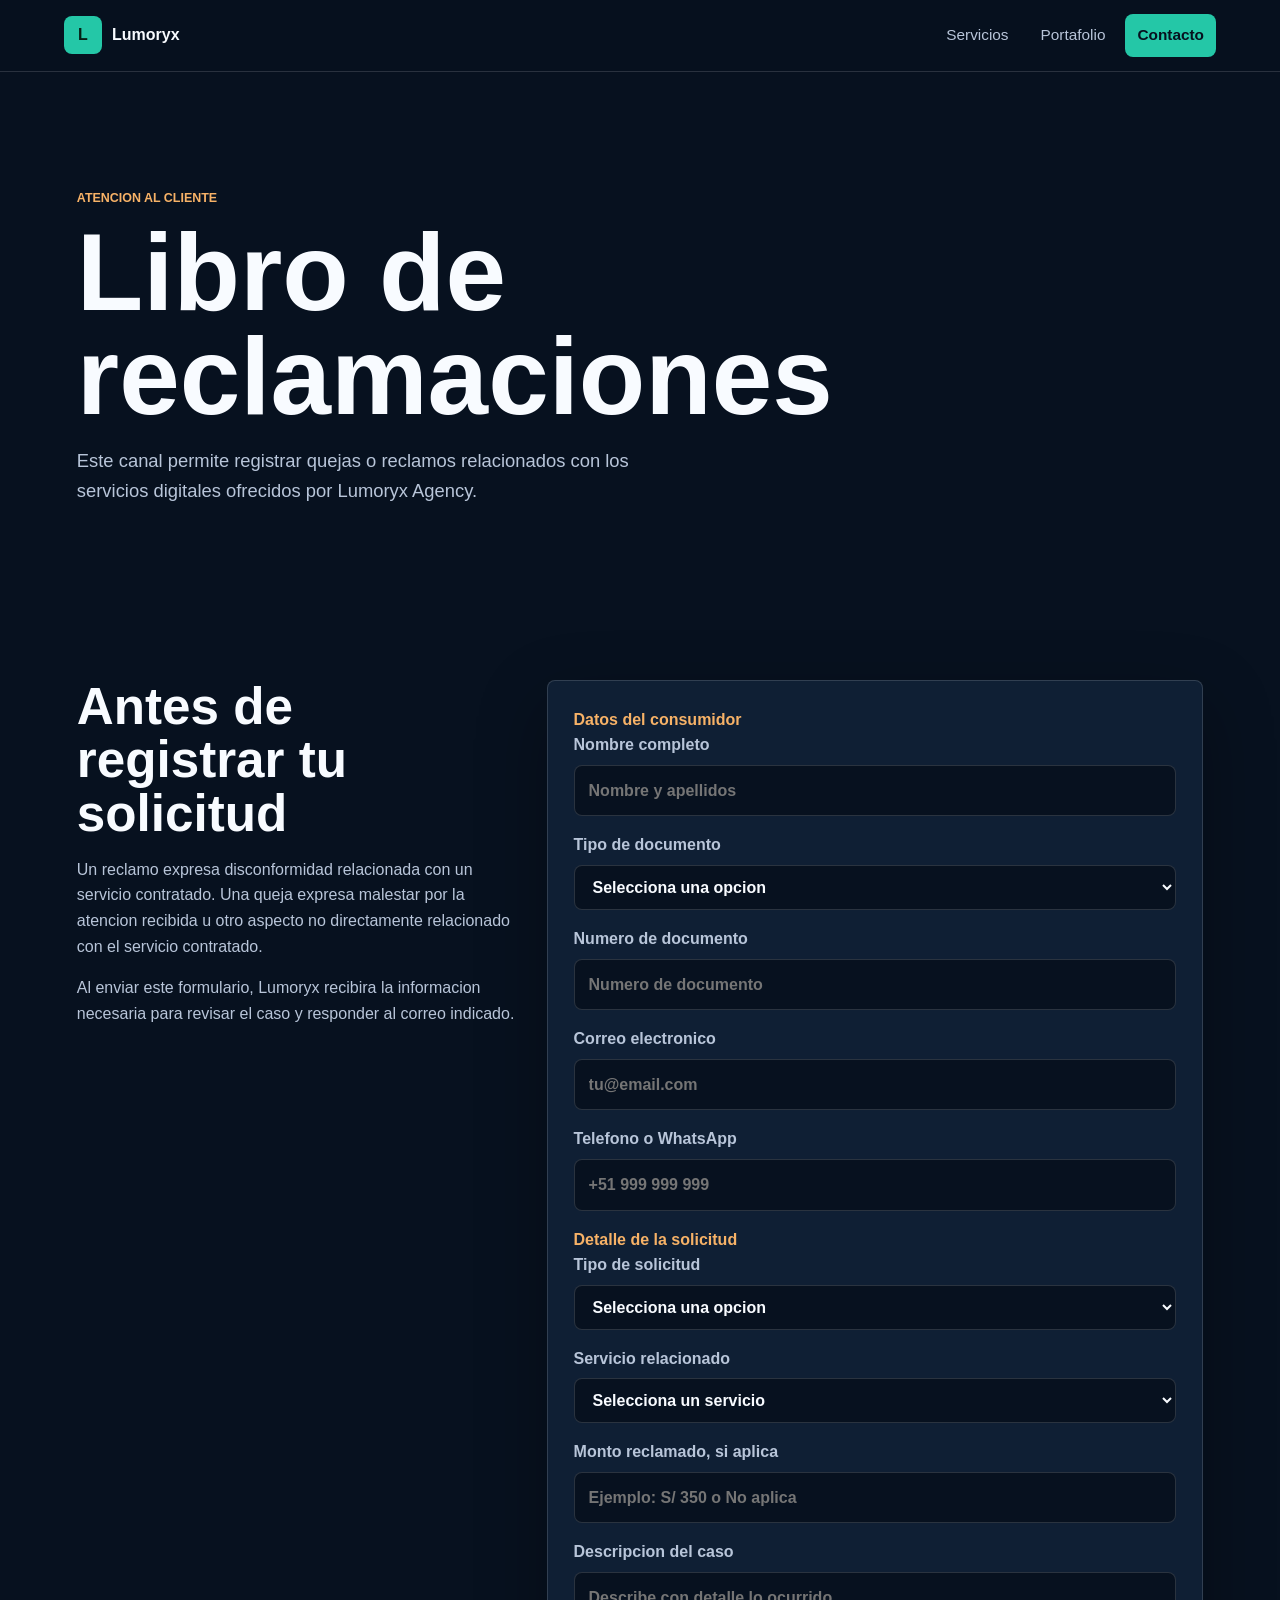
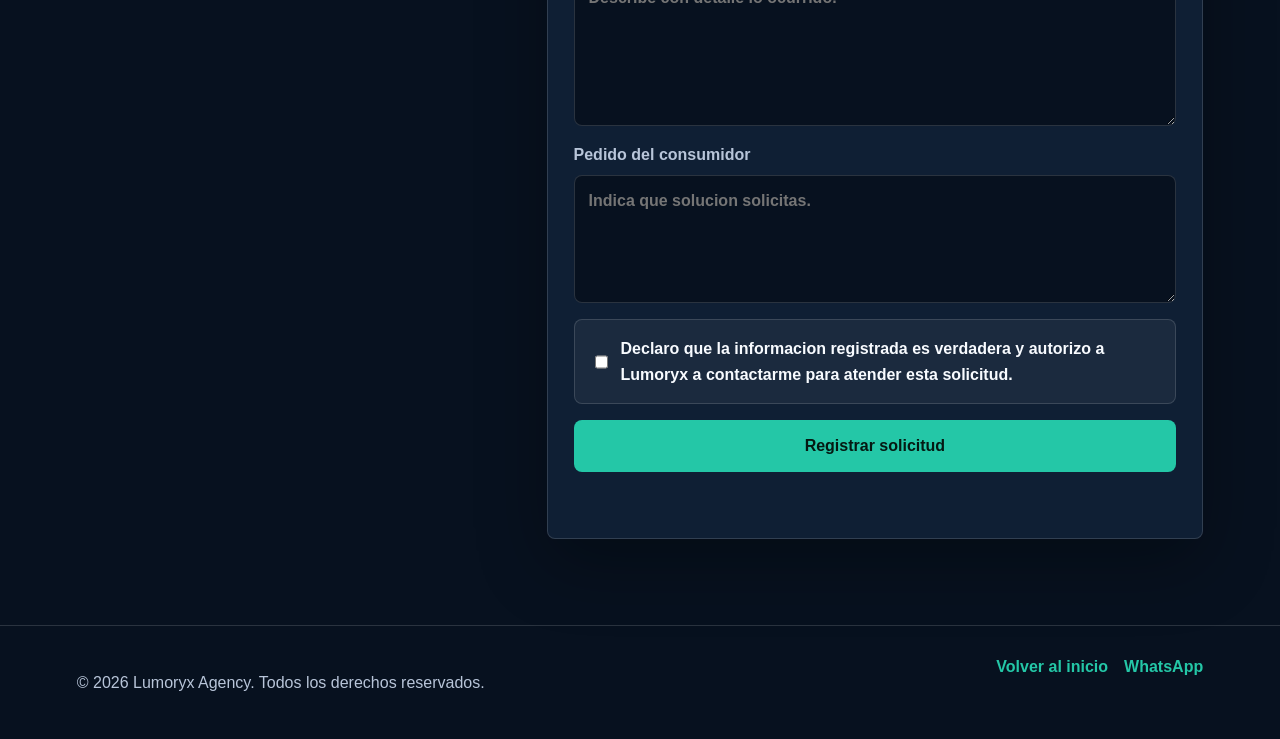
==== libro-reclamaciones.html @ b29bf98c "Ya esta quedando para venderla" ====
<!DOCTYPE html>
<html lang="es">
<head>
  <meta charset="UTF-8">
  <meta name="viewport" content="width=device-width, initial-scale=1.0">
  <meta name="description" content="Libro de reclamaciones virtual de Lumoryx Agency.">
  <title>Libro de reclamaciones | Lumoryx Agency</title>
  <link rel="stylesheet" href="style.css">
</head>
<body>
  <header class="site-header">
    <a class="brand" href="index.html" aria-label="Lumoryx Agency">
      <span class="brand-mark">L</span>
      <span>Lumoryx</span>
    </a>
    <nav class="main-nav legal-nav" aria-label="Navegacion legal">
      <a href="index.html#servicios">Servicios</a>
      <a href="index.html#portafolio">Portafolio</a>
      <a href="index.html#contacto" class="nav-cta">Contacto</a>
    </nav>
  </header>

  <main>
    <section class="legal-hero">
      <div>
        <p class="eyebrow">Atencion al cliente</p>
        <h1>Libro de reclamaciones</h1>
        <p class="hero-copy">Este canal permite registrar quejas o reclamos relacionados con los servicios digitales ofrecidos por Lumoryx Agency.</p>
      </div>
    </section>

    <section class="section legal-section">
      <div class="legal-note">
        <h2>Antes de registrar tu solicitud</h2>
        <p>Un reclamo expresa disconformidad relacionada con un servicio contratado. Una queja expresa malestar por la atencion recibida u otro aspecto no directamente relacionado con el servicio contratado.</p>
        <p>Al enviar este formulario, Lumoryx recibira la informacion necesaria para revisar el caso y responder al correo indicado.</p>
      </div>

      <form class="contact-form claims-form" id="claimsForm" novalidate>
        <fieldset>
          <legend>Datos del consumidor</legend>
          <label>Nombre completo
            <input id="claimName" name="claimName" type="text" placeholder="Nombre y apellidos" required>
          </label>
          <label>Tipo de documento
            <select id="claimDocumentType" name="claimDocumentType" required>
              <option value="">Selecciona una opcion</option>
              <option>DNI</option>
              <option>CE</option>
              <option>Pasaporte</option>
              <option>RUC</option>
            </select>
          </label>
          <label>Numero de documento
            <input id="claimDocument" name="claimDocument" type="text" placeholder="Numero de documento" required>
          </label>
          <label>Correo electronico
            <input id="claimEmail" name="claimEmail" type="email" placeholder="tu@email.com" required>
          </label>
          <label>Telefono o WhatsApp
            <input id="claimPhone" name="claimPhone" type="tel" placeholder="+51 999 999 999" required>
          </label>
        </fieldset>

        <fieldset>
          <legend>Detalle de la solicitud</legend>
          <label>Tipo de solicitud
            <select id="claimType" name="claimType" required>
              <option value="">Selecciona una opcion</option>
              <option>Reclamo</option>
              <option>Queja</option>
            </select>
          </label>
          <label>Servicio relacionado
            <select id="claimService" name="claimService" required>
              <option value="">Selecciona un servicio</option>
              <option>Desarrollo web</option>
              <option>Landing page</option>
              <option>E-commerce</option>
              <option>Automatizacion</option>
              <option>Atencion comercial</option>
              <option>Otro</option>
            </select>
          </label>
          <label>Monto reclamado, si aplica
            <input id="claimAmount" name="claimAmount" type="text" placeholder="Ejemplo: S/ 350 o No aplica">
          </label>
          <label>Descripcion del caso
            <textarea id="claimDescription" name="claimDescription" rows="5" placeholder="Describe con detalle lo ocurrido." required></textarea>
          </label>
          <label>Pedido del consumidor
            <textarea id="claimRequest" name="claimRequest" rows="4" placeholder="Indica que solucion solicitas." required></textarea>
          </label>
        </fieldset>

        <label class="check-row legal-check">
          <input id="claimConsent" name="claimConsent" type="checkbox" required>
          <span>Declaro que la informacion registrada es verdadera y autorizo a Lumoryx a contactarme para atender esta solicitud.</span>
        </label>

        <button class="btn primary" type="submit">Registrar solicitud</button>
        <p class="form-status" id="claimsStatus" role="status" aria-live="polite"></p>
      </form>
    </section>
  </main>

  <footer class="site-footer">
    <p>© 2026 Lumoryx Agency. Todos los derechos reservados.</p>
    <nav class="footer-links" aria-label="Enlaces legales">
      <a href="index.html">Volver al inicio</a>
      <a href="https://wa.me/51955338183?text=Hola%20Lumoryx%2C%20tengo%20una%20consulta" target="_blank" rel="noreferrer">WhatsApp</a>
    </nav>
  </footer>

  <script src="reclamaciones.js"></script>
</body>
</html>
---- style.css ----
:root {
  --bg: #07111f;
  --surface: #0f1f34;
  --surface-soft: rgba(255, 255, 255, 0.08);
  --line: rgba(255, 255, 255, 0.14);
  --text: #f8fbff;
  --muted: #b8c5d9;
  --primary: #24c7a7;
  --primary-dark: #15967d;
  --accent: #f7b267;
  --danger: #ff7a7a;
  --shadow: 0 24px 70px rgba(0, 0, 0, 0.32);
}

* {
  box-sizing: border-box;
}

html {
  scroll-behavior: smooth;
}

body {
  margin: 0;
  font-family: Arial, Helvetica, sans-serif;
  background: var(--bg);
  color: var(--text);
  line-height: 1.6;
}

img {
  display: block;
  width: 100%;
}

a {
  color: inherit;
}

button,
input,
textarea,
select {
  font: inherit;
}

.site-header {
  position: sticky;
  top: 0;
  z-index: 20;
  display: flex;
  align-items: center;
  justify-content: space-between;
  gap: 24px;
  padding: 14px clamp(18px, 5vw, 72px);
  background: rgba(7, 17, 31, 0.88);
  border-bottom: 1px solid var(--line);
  backdrop-filter: blur(16px);
}

.brand {
  display: inline-flex;
  align-items: center;
  gap: 10px;
  font-weight: 800;
  text-decoration: none;
}

.brand-mark {
  display: grid;
  width: 38px;
  height: 38px;
  place-items: center;
  border-radius: 8px;
  background: var(--primary);
  color: #062015;
}

.main-nav {
  position: absolute;
  right: clamp(18px, 5vw, 72px);
  top: calc(100% + 12px);
  z-index: 30;
  display: grid;
  width: min(320px, calc(100vw - 36px));
  gap: 8px;
  padding: 16px;
  border: 1px solid var(--line);
  border-radius: 8px;
  background: rgba(15, 31, 52, 0.96);
  box-shadow: var(--shadow);
  opacity: 0;
  pointer-events: none;
  transform: translateY(-8px);
  transition: opacity 0.2s ease, transform 0.2s ease;
  backdrop-filter: blur(18px);
}

.main-nav.open {
  opacity: 1;
  pointer-events: auto;
  transform: translateY(0);
}

.main-nav a {
  display: flex;
  align-items: center;
  min-height: 42px;
  padding: 9px 12px;
  border-radius: 8px;
  color: var(--muted);
  font-size: 0.96rem;
  text-decoration: none;
}

.main-nav a:hover,
.main-nav a.active {
  background: rgba(255, 255, 255, 0.08);
  color: var(--text);
}

.main-nav .nav-cta {
  justify-content: center;
  color: #07111f;
  background: var(--primary);
  font-weight: 700;
}

.menu-toggle {
  display: flex;
  flex-direction: column;
  width: 44px;
  height: 44px;
  align-items: center;
  justify-content: center;
  gap: 5px;
  padding: 10px;
  border: 1px solid var(--line);
  border-radius: 8px;
  background: transparent;
  cursor: pointer;
  transition: border-color 0.2s ease, background 0.2s ease;
}

.menu-toggle:hover,
.menu-toggle[aria-expanded="true"] {
  border-color: var(--primary);
  background: rgba(36, 199, 167, 0.1);
}

.menu-toggle span {
  display: block;
  width: 22px;
  height: 2px;
  margin: 0;
  background: var(--text);
  transition: transform 0.2s ease, opacity 0.2s ease;
}

.menu-toggle[aria-expanded="true"] span:nth-child(1) {
  transform: translateY(7px) rotate(45deg);
}

.menu-toggle[aria-expanded="true"] span:nth-child(2) {
  opacity: 0;
}

.menu-toggle[aria-expanded="true"] span:nth-child(3) {
  transform: translateY(-7px) rotate(-45deg);
}

.legal-nav {
  position: static;
  display: flex;
  width: auto;
  flex-wrap: wrap;
  padding: 0;
  border: 0;
  background: transparent;
  box-shadow: none;
  opacity: 1;
  pointer-events: auto;
  transform: none;
  backdrop-filter: none;
}

.hero {
  min-height: 86vh;
  display: flex;
  align-items: center;
  padding: 88px clamp(18px, 6vw, 86px);
  background:
    linear-gradient(90deg, rgba(7, 17, 31, 0.94), rgba(7, 17, 31, 0.68)),
    url("https://images.unsplash.com/photo-1551434678-e076c223a692?auto=format&fit=crop&w=1800&q=80") center/cover;
}

.hero-content {
  max-width: 760px;
}

.eyebrow {
  margin: 0 0 12px;
  color: var(--accent);
  font-size: 0.78rem;
  font-weight: 800;
  letter-spacing: 0;
  text-transform: uppercase;
}

h1,
h2,
h3,
p {
  overflow-wrap: anywhere;
}

h1 {
  margin: 0;
  font-size: clamp(3rem, 9vw, 6.8rem);
  line-height: 0.95;
  letter-spacing: 0;
}

h2 {
  margin: 0;
  max-width: 800px;
  font-size: clamp(2rem, 5vw, 3.2rem);
  line-height: 1.05;
  letter-spacing: 0;
}

h3 {
  margin: 0 0 10px;
  font-size: 1.25rem;
}

.hero-copy {
  max-width: 620px;
  color: var(--muted);
  font-size: 1.15rem;
}

.hero-actions,
.contact-actions {
  display: flex;
  flex-wrap: wrap;
  gap: 12px;
  margin-top: 28px;
}

.btn {
  display: inline-flex;
  align-items: center;
  justify-content: center;
  min-height: 44px;
  padding: 12px 18px;
  border: 1px solid transparent;
  border-radius: 8px;
  cursor: pointer;
  font-weight: 800;
  text-decoration: none;
  transition: transform 0.2s ease, border-color 0.2s ease, background 0.2s ease;
}

.btn:hover {
  transform: translateY(-2px);
}

.btn.primary {
  background: var(--primary);
  color: #051912;
}

.btn.primary:hover {
  background: var(--accent);
}

.btn.secondary {
  background: rgba(255, 255, 255, 0.08);
  border-color: var(--line);
}

.btn.small {
  min-height: 38px;
  padding: 9px 12px;
  font-size: 0.9rem;
}

.hero-stats {
  display: flex;
  flex-wrap: wrap;
  gap: 14px;
  margin: 42px 0 0;
}

.hero-stats div {
  min-width: 145px;
  padding: 16px;
  border: 1px solid var(--line);
  border-radius: 8px;
  background: rgba(255, 255, 255, 0.07);
}

.hero-stats dt {
  font-size: 1.6rem;
  font-weight: 900;
}

.hero-stats dd {
  margin: 0;
  color: var(--muted);
}

.section {
  padding: 86px clamp(18px, 6vw, 86px);
}

.section-head {
  display: grid;
  gap: 8px;
  margin-bottom: 34px;
}

.service-grid,
.portfolio-grid,
.pricing-grid,
.identity-grid {
  display: grid;
  grid-template-columns: repeat(4, minmax(0, 1fr));
  gap: 18px;
}

.portfolio-grid,
.pricing-grid,
.identity-grid {
  grid-template-columns: repeat(3, minmax(0, 1fr));
}

.service-card,
.price-card,
.identity-card {
  padding: 24px;
  border: 1px solid var(--line);
  border-radius: 8px;
  background: var(--surface-soft);
}

.service-card p,
.price-card p,
.identity-card p,
.split p {
  color: var(--muted);
}

.identity-section {
  background: linear-gradient(180deg, #07111f 0%, #0b1728 100%);
}

.identity-card {
  min-height: 260px;
}

.identity-card .icon {
  display: grid;
  width: 42px;
  height: 42px;
  place-items: center;
  border: 1px solid var(--line);
  border-radius: 8px;
  background: rgba(36, 199, 167, 0.14);
}

.icon {
  display: inline-flex;
  margin-bottom: 20px;
  color: var(--primary);
  font-weight: 900;
}

.text-action {
  padding: 0;
  border: 0;
  background: transparent;
  color: var(--primary);
  cursor: pointer;
  font-weight: 800;
}

.portfolio-section {
  background: #0b1728;
}

.filter-bar {
  display: flex;
  flex-wrap: wrap;
  gap: 10px;
  margin-bottom: 24px;
}

.filter-btn {
  min-height: 40px;
  padding: 8px 14px;
  border: 1px solid var(--line);
  border-radius: 8px;
  background: transparent;
  color: var(--text);
  cursor: pointer;
}

.filter-btn.active,
.filter-btn:hover {
  background: var(--primary);
  color: #07111f;
}

.project-card {
  overflow: hidden;
  border: 1px solid var(--line);
  border-radius: 8px;
  background: var(--surface);
  box-shadow: var(--shadow);
}

.project-card img {
  height: 220px;
  object-fit: cover;
}

.project-card div {
  padding: 20px;
}

.project-card p {
  margin: 0 0 4px;
  color: var(--accent);
  font-size: 0.86rem;
  font-weight: 800;
}

.project-card.is-hidden {
  display: none;
}

.split {
  display: grid;
  grid-template-columns: 0.9fr 1.1fr;
  gap: 42px;
  align-items: start;
}

.timeline {
  display: grid;
  gap: 14px;
  margin: 0;
  padding: 0;
  list-style: none;
  counter-reset: step;
}

.timeline li {
  position: relative;
  padding: 20px 20px 20px 64px;
  border: 1px solid var(--line);
  border-radius: 8px;
  background: var(--surface-soft);
  counter-increment: step;
}

.timeline li::before {
  position: absolute;
  left: 18px;
  top: 20px;
  display: grid;
  width: 32px;
  height: 32px;
  place-items: center;
  border-radius: 8px;
  background: var(--primary);
  color: #07111f;
  content: counter(step);
  font-weight: 900;
}

.timeline span {
  display: block;
  color: var(--muted);
}

.calculator-section {
  background: #081321;
}

.calculator {
  display: grid;
  grid-template-columns: 1.15fr 0.85fr;
  gap: 22px;
  align-items: start;
}

.calculator-panel,
.quote-summary {
  border: 1px solid var(--line);
  border-radius: 8px;
  background: var(--surface);
  box-shadow: var(--shadow);
}

.calculator-panel {
  display: grid;
  gap: 18px;
  padding: 26px;
}

fieldset {
  display: grid;
  gap: 12px;
  margin: 0;
  padding: 18px;
  border: 1px solid var(--line);
  border-radius: 8px;
}

legend {
  padding: 0 8px;
  color: var(--muted);
  font-weight: 800;
}

.check-row {
  display: flex;
  grid-template-columns: auto 1fr;
  align-items: center;
  gap: 10px;
  color: var(--text);
  cursor: pointer;
}

.check-row input {
  width: 18px;
  height: 18px;
  accent-color: var(--primary);
}

input[type="range"] {
  padding: 0;
  accent-color: var(--primary);
}

.range-value {
  color: var(--text);
  font-weight: 800;
}

.quote-summary {
  position: sticky;
  top: 96px;
  padding: 26px;
}

.quote-price {
  margin: 0;
  color: var(--primary);
  font-size: clamp(2.4rem, 6vw, 4rem);
  font-weight: 900;
  line-height: 1;
}

.quote-summary > p:not(.eyebrow):not(.quote-price) {
  color: var(--muted);
}

.quote-actions {
  display: grid;
  gap: 12px;
  margin-top: 22px;
}

.price-card {
  position: relative;
  min-height: 280px;
}

.price-card.featured {
  border-color: var(--primary);
  background: rgba(36, 199, 167, 0.12);
}

.badge {
  display: inline-flex;
  margin: 0 0 14px;
  padding: 6px 10px;
  border-radius: 8px;
  background: var(--accent);
  color: #2b1600;
  font-weight: 900;
}

.price {
  margin: 0;
  color: var(--text) !important;
  font-size: 2rem;
  font-weight: 900;
}

.faq-section {
  background: #0b1728;
}

.faq-list {
  display: grid;
  gap: 12px;
  max-width: 880px;
}

.faq-item {
  display: grid;
  grid-template-columns: 1fr auto;
  gap: 10px;
  width: 100%;
  padding: 20px;
  border: 1px solid var(--line);
  border-radius: 8px;
  background: var(--surface);
  color: var(--text);
  cursor: pointer;
  text-align: left;
}

.faq-item span {
  font-weight: 800;
}

.faq-item p {
  display: none;
  grid-column: 1 / -1;
  margin: 0;
  color: var(--muted);
}

.faq-item.open p {
  display: block;
}

.contact-section {
  display: grid;
  grid-template-columns: 0.85fr 1.15fr;
  gap: 36px;
  align-items: start;
}

.legal-hero {
  display: grid;
  min-height: 58vh;
  align-items: end;
  padding: 96px clamp(18px, 6vw, 86px) 70px;
  background:
    linear-gradient(90deg, rgba(7, 17, 31, 0.96), rgba(7, 17, 31, 0.68)),
    url("https://images.unsplash.com/photo-1450101499163-c8848c66ca85?auto=format&fit=crop&w=1800&q=80") center/cover;
}

.legal-section {
  display: grid;
  grid-template-columns: 0.8fr 1.2fr;
  gap: 32px;
  align-items: start;
}

.legal-note {
  position: sticky;
  top: 96px;
}

.legal-note p {
  color: var(--muted);
}

.claims-form fieldset {
  display: grid;
  gap: 16px;
  padding: 0;
  border: 0;
}

.claims-form legend {
  padding: 0;
  color: var(--accent);
  font-size: 1rem;
}

.legal-check {
  padding: 16px;
  border: 1px solid var(--line);
  border-radius: 8px;
  background: rgba(255, 255, 255, 0.05);
}

.contact-form {
  display: grid;
  gap: 16px;
  padding: 26px;
  border: 1px solid var(--line);
  border-radius: 8px;
  background: var(--surface);
  box-shadow: var(--shadow);
}

label {
  display: grid;
  gap: 7px;
  color: var(--muted);
  font-weight: 700;
}

input,
textarea,
select {
  width: 100%;
  border: 1px solid var(--line);
  border-radius: 8px;
  background: #07111f;
  color: var(--text);
  padding: 12px 14px;
  outline: none;
}

input:focus,
textarea:focus,
select:focus {
  border-color: var(--primary);
}

button:disabled {
  cursor: not-allowed;
  opacity: 0.65;
  transform: none;
}

.hidden-field {
  position: absolute;
  left: -9999px;
  width: 1px;
  height: 1px;
  opacity: 0;
}

.form-status {
  min-height: 24px;
  margin: 0;
  color: var(--primary);
  font-weight: 800;
}

.form-status.error {
  color: var(--danger);
}

.site-footer {
  display: flex;
  justify-content: space-between;
  gap: 18px;
  padding: 28px clamp(18px, 6vw, 86px);
  border-top: 1px solid var(--line);
  color: var(--muted);
}

.site-footer a {
  color: var(--primary);
  font-weight: 800;
  text-decoration: none;
}

.footer-links {
  display: flex;
  flex-wrap: wrap;
  gap: 16px;
}

.whatsapp-float {
  position: fixed;
  right: 18px;
  bottom: 18px;
  z-index: 35;
  display: grid;
  width: 58px;
  height: 58px;
  place-items: center;
  border-radius: 8px;
  background: #25d366;
  color: #04120a;
  box-shadow: var(--shadow);
  font-weight: 900;
  text-decoration: none;
}

.modal {
  position: fixed;
  inset: 0;
  z-index: 50;
  display: none;
  align-items: center;
  justify-content: center;
  padding: 20px;
  background: rgba(0, 0, 0, 0.65);
}

.modal.show {
  display: flex;
}

.modal-panel {
  position: relative;
  width: min(560px, 100%);
  padding: 30px;
  border: 1px solid var(--line);
  border-radius: 8px;
  background: var(--surface);
  box-shadow: var(--shadow);
}

.modal-close {
  position: absolute;
  right: 14px;
  top: 14px;
  width: 36px;
  height: 36px;
  border: 1px solid var(--line);
  border-radius: 8px;
  background: transparent;
  color: var(--text);
  cursor: pointer;
  font-size: 1.4rem;
}

@media (max-width: 900px) {
  .main-nav {
    left: 18px;
    right: 18px;
    top: calc(100% + 10px);
    width: auto;
  }

  .legal-nav {
    position: static;
    display: flex;
    flex-direction: row;
    flex-wrap: wrap;
    padding: 0;
    border: 0;
    background: transparent;
  }

  .service-grid,
  .portfolio-grid,
  .pricing-grid,
  .identity-grid,
  .calculator,
  .split,
  .contact-section,
  .legal-section {
    grid-template-columns: 1fr;
  }

  .quote-summary {
    position: static;
  }

  .legal-note {
    position: static;
  }

  .hero {
    min-height: auto;
    padding-top: 72px;
  }
}

@media (max-width: 560px) {
  .hero-stats,
  .hero-actions,
  .contact-actions,
  .site-footer {
    flex-direction: column;
  }

  .btn,
  .filter-btn {
    width: 100%;
  }

  .section {
    padding-top: 64px;
    padding-bottom: 64px;
  }
}
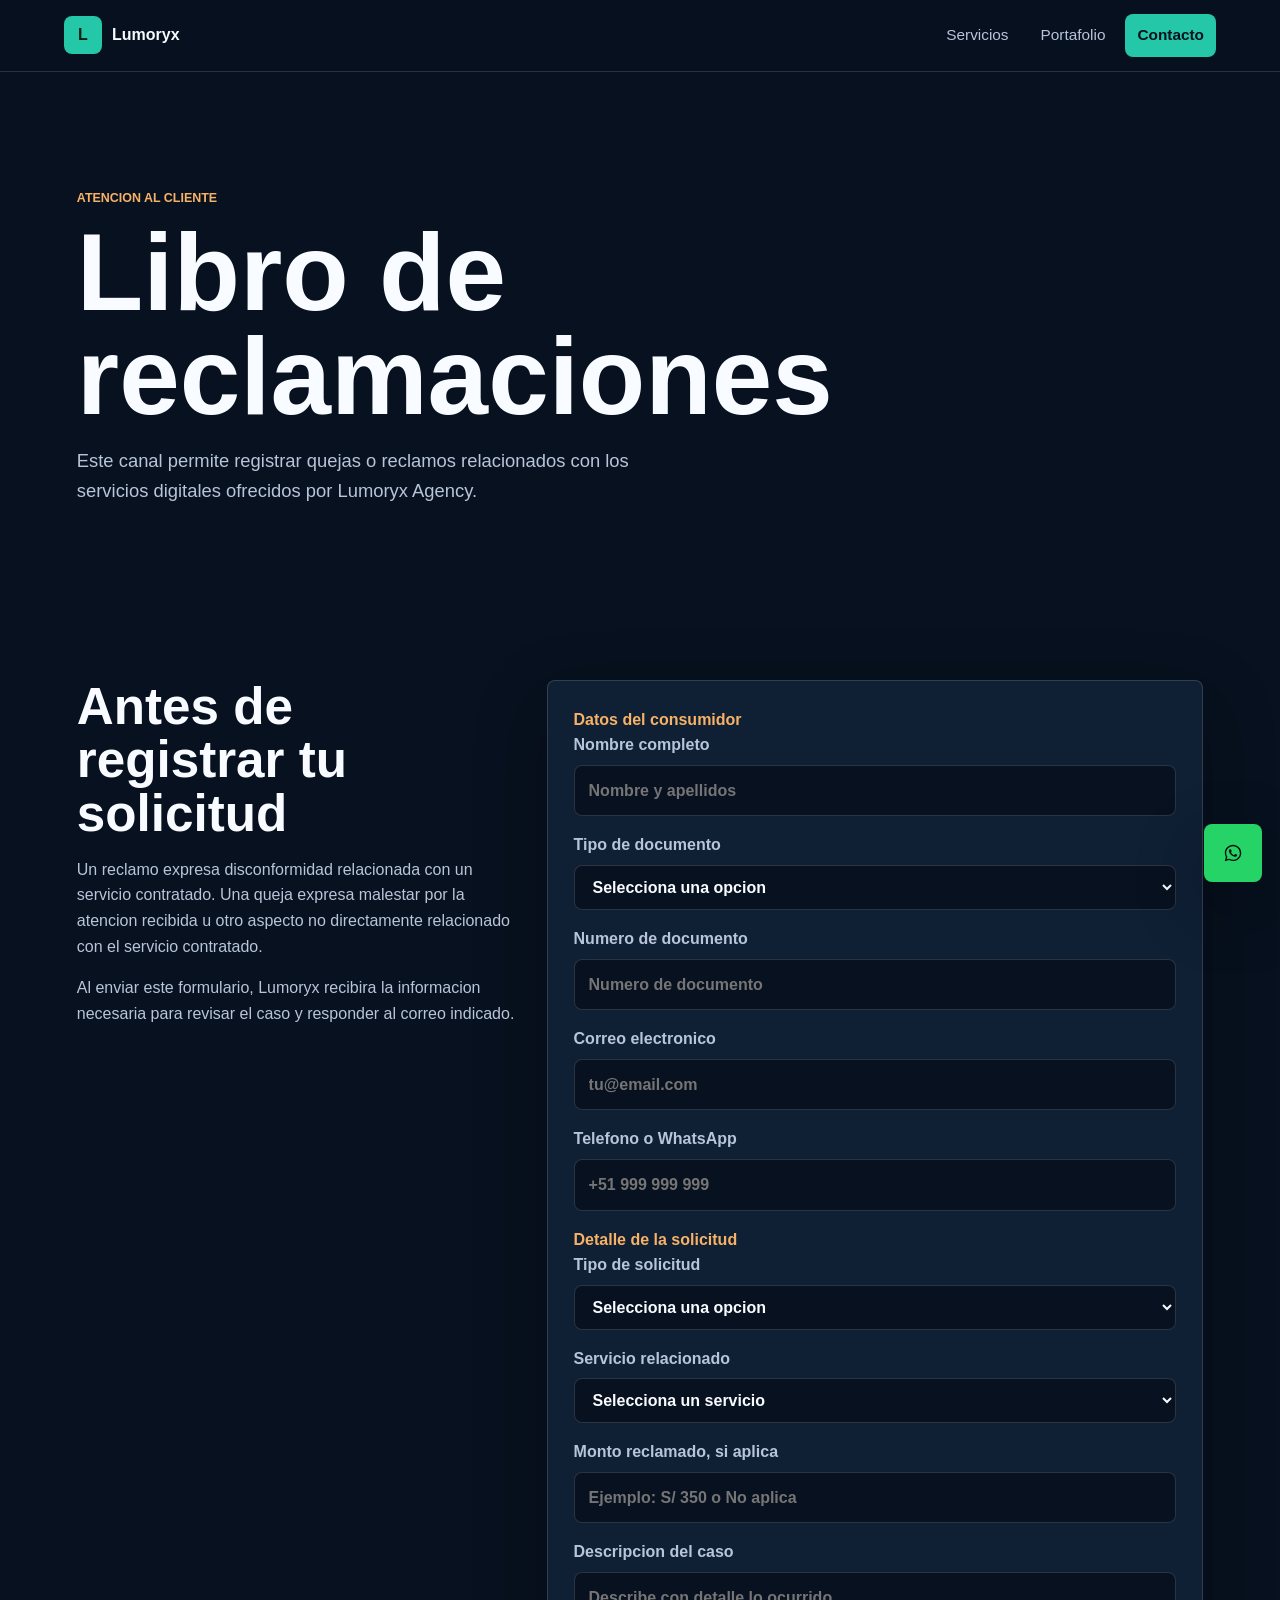
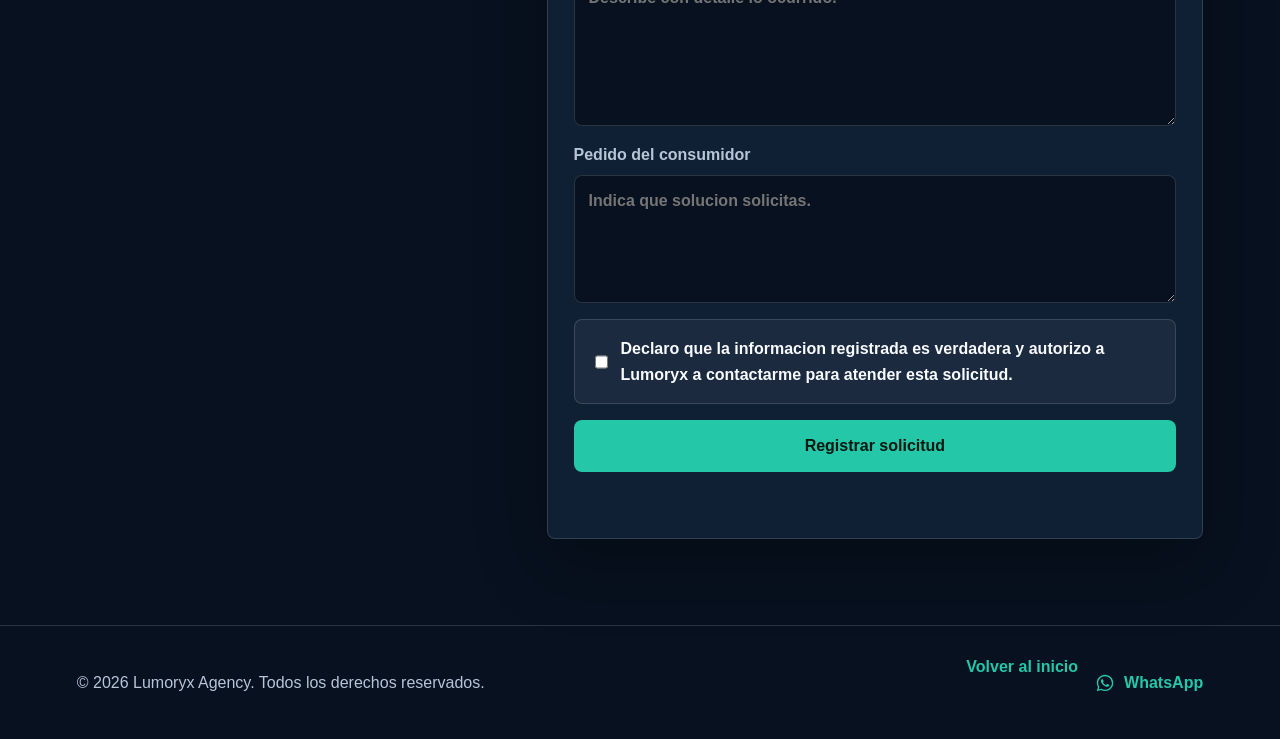
==== commit 1ec5bb7f: "lalala" ====
--- a/libro-reclamaciones.html
+++ b/libro-reclamaciones.html
@@ -108,9 +108,16 @@
     <p>© 2026 Lumoryx Agency. Todos los derechos reservados.</p>
     <nav class="footer-links" aria-label="Enlaces legales">
       <a href="index.html">Volver al inicio</a>
-      <a href="https://wa.me/51955338183?text=Hola%20Lumoryx%2C%20tengo%20una%20consulta" target="_blank" rel="noreferrer">WhatsApp</a>
+      <a class="icon-link" href="https://wa.me/51955338183?text=Hola%20Lumoryx%2C%20tengo%20una%20consulta" target="_blank" rel="noreferrer">
+        <svg aria-hidden="true" viewBox="0 0 32 32"><path d="M16.04 4C9.43 4 4.06 9.34 4.06 15.9c0 2.1.55 4.14 1.6 5.94L4 28l6.34-1.66a12.05 12.05 0 0 0 5.7 1.45h.01c6.61 0 11.98-5.34 11.98-11.9C28.03 9.34 22.65 4 16.04 4Zm0 21.78h-.01c-1.78 0-3.53-.47-5.06-1.36l-.36-.21-3.76.98 1-3.65-.24-.38a9.8 9.8 0 0 1-1.52-5.26c0-5.45 4.47-9.88 9.96-9.88 2.66 0 5.16 1.03 7.04 2.9a9.8 9.8 0 0 1 2.91 6.98c0 5.45-4.47 9.88-9.96 9.88Zm5.46-7.4c-.3-.15-1.77-.87-2.04-.97-.27-.1-.47-.15-.67.15-.2.3-.77.97-.94 1.17-.17.2-.35.22-.65.07-.3-.15-1.26-.46-2.4-1.47-.89-.79-1.49-1.77-1.66-2.07-.17-.3-.02-.46.13-.61.13-.13.3-.35.45-.52.15-.17.2-.3.3-.5.1-.2.05-.37-.02-.52-.08-.15-.67-1.6-.92-2.2-.24-.58-.49-.5-.67-.51h-.57c-.2 0-.52.07-.79.37-.27.3-1.04 1.02-1.04 2.48s1.07 2.88 1.22 3.08c.15.2 2.1 3.19 5.08 4.47.71.31 1.26.49 1.69.63.71.23 1.36.2 1.88.12.57-.08 1.77-.72 2.02-1.42.25-.7.25-1.29.17-1.42-.07-.13-.27-.2-.57-.35Z"/></svg>
+        WhatsApp
+      </a>
     </nav>
   </footer>
+
+  <a class="whatsapp-float" href="https://wa.me/51955338183?text=Hola%20Lumoryx%2C%20tengo%20una%20consulta%20sobre%20el%20libro%20de%20reclamaciones" target="_blank" rel="noreferrer" aria-label="Contactar por WhatsApp">
+    <svg aria-hidden="true" viewBox="0 0 32 32"><path d="M16.04 4C9.43 4 4.06 9.34 4.06 15.9c0 2.1.55 4.14 1.6 5.94L4 28l6.34-1.66a12.05 12.05 0 0 0 5.7 1.45h.01c6.61 0 11.98-5.34 11.98-11.9C28.03 9.34 22.65 4 16.04 4Zm0 21.78h-.01c-1.78 0-3.53-.47-5.06-1.36l-.36-.21-3.76.98 1-3.65-.24-.38a9.8 9.8 0 0 1-1.52-5.26c0-5.45 4.47-9.88 9.96-9.88 2.66 0 5.16 1.03 7.04 2.9a9.8 9.8 0 0 1 2.91 6.98c0 5.45-4.47 9.88-9.96 9.88Zm5.46-7.4c-.3-.15-1.77-.87-2.04-.97-.27-.1-.47-.15-.67.15-.2.3-.77.97-.94 1.17-.17.2-.35.22-.65.07-.3-.15-1.26-.46-2.4-1.47-.89-.79-1.49-1.77-1.66-2.07-.17-.3-.02-.46.13-.61.13-.13.3-.35.45-.52.15-.17.2-.3.3-.5.1-.2.05-.37-.02-.52-.08-.15-.67-1.6-.92-2.2-.24-.58-.49-.5-.67-.51h-.57c-.2 0-.52.07-.79.37-.27.3-1.04 1.02-1.04 2.48s1.07 2.88 1.22 3.08c.15.2 2.1 3.19 5.08 4.47.71.31 1.26.49 1.69.63.71.23 1.36.2 1.88.12.57-.08 1.77-.72 2.02-1.42.25-.7.25-1.29.17-1.42-.07-.13-.27-.2-.57-.35Z"/></svg>
+  </a>
 
   <script src="reclamaciones.js"></script>
 </body>
--- a/style.css
+++ b/style.css
@@ -196,6 +196,7 @@
 
 .hero-content {
   max-width: 760px;
+  animation: heroReveal 0.8s ease both;
 }
 
 .eyebrow {
@@ -280,6 +281,17 @@
   border-color: var(--line);
 }
 
+.icon-link {
+  gap: 8px;
+}
+
+.icon-link svg,
+.whatsapp-float svg {
+  width: 22px;
+  height: 22px;
+  fill: currentColor;
+}
+
 .btn.small {
   min-height: 38px;
   padding: 9px 12px;
@@ -357,7 +369,11 @@
 }
 
 .identity-card {
+  position: relative;
+  overflow: hidden;
   min-height: 260px;
+  cursor: pointer;
+  transition: transform 0.25s ease, border-color 0.25s ease, background 0.25s ease, box-shadow 0.25s ease;
 }
 
 .identity-card .icon {
@@ -368,6 +384,48 @@
   border: 1px solid var(--line);
   border-radius: 8px;
   background: rgba(36, 199, 167, 0.14);
+}
+
+.identity-card h3 {
+  font-size: 1.45rem;
+}
+
+.identity-hint {
+  display: inline-flex;
+  margin-top: 12px;
+  color: var(--accent);
+  font-size: 0.9rem;
+  font-weight: 800;
+}
+
+.identity-card p {
+  max-height: 0;
+  margin: 0;
+  opacity: 0;
+  transform: translateY(10px);
+  transition: max-height 0.3s ease, opacity 0.25s ease, transform 0.25s ease, margin 0.25s ease;
+}
+
+.identity-card:hover,
+.identity-card:focus {
+  border-color: var(--primary);
+  background: rgba(36, 199, 167, 0.12);
+  box-shadow: var(--shadow);
+  transform: translateY(-6px);
+  outline: none;
+}
+
+.identity-card:hover p,
+.identity-card:focus p {
+  max-height: 220px;
+  margin-top: 16px;
+  opacity: 1;
+  transform: translateY(0);
+}
+
+.identity-card:hover .identity-hint,
+.identity-card:focus .identity-hint {
+  display: none;
 }
 
 .icon {
@@ -386,6 +444,77 @@
   font-weight: 800;
 }
 
+.carousel-shell {
+  display: grid;
+  grid-template-columns: 48px minmax(0, 1fr) 48px;
+  gap: 14px;
+  align-items: center;
+}
+
+.service-carousel {
+  overflow: hidden;
+}
+
+.service-track {
+  display: grid;
+  grid-auto-columns: minmax(300px, calc((100% - 36px) / 3));
+  grid-auto-flow: column;
+  gap: 18px;
+  overflow-x: auto;
+  scroll-behavior: smooth;
+  scroll-snap-type: x mandatory;
+  scrollbar-width: none;
+}
+
+.service-track::-webkit-scrollbar {
+  display: none;
+}
+
+.service-track .service-card {
+  min-height: 360px;
+  scroll-snap-align: start;
+}
+
+.service-card {
+  transition: transform 0.25s ease, border-color 0.25s ease, background 0.25s ease, box-shadow 0.25s ease;
+}
+
+.service-card:hover {
+  border-color: var(--primary);
+  background: rgba(255, 255, 255, 0.1);
+  box-shadow: var(--shadow);
+  transform: translateY(-6px);
+}
+
+.feature-list {
+  display: grid;
+  gap: 8px;
+  margin: 16px 0 20px;
+  padding-left: 18px;
+  color: var(--muted);
+}
+
+.carousel-arrow {
+  display: grid;
+  width: 48px;
+  height: 48px;
+  place-items: center;
+  border: 1px solid var(--line);
+  border-radius: 8px;
+  background: rgba(255, 255, 255, 0.08);
+  color: var(--text);
+  cursor: pointer;
+  font-size: 2rem;
+  line-height: 1;
+  transition: background 0.2s ease, border-color 0.2s ease, transform 0.2s ease;
+}
+
+.carousel-arrow:hover {
+  border-color: var(--primary);
+  background: rgba(36, 199, 167, 0.16);
+  transform: translateY(-2px);
+}
+
 .portfolio-section {
   background: #0b1728;
 }
@@ -542,8 +671,42 @@
 }
 
 input[type="range"] {
+  appearance: none;
+  height: 30px;
   padding: 0;
   accent-color: var(--primary);
+  cursor: pointer;
+}
+
+input[type="range"]::-webkit-slider-runnable-track {
+  height: 8px;
+  border-radius: 999px;
+  background: rgba(255, 255, 255, 0.18);
+}
+
+input[type="range"]::-webkit-slider-thumb {
+  width: 26px;
+  height: 26px;
+  margin-top: -9px;
+  border: 3px solid #07111f;
+  border-radius: 50%;
+  background: var(--accent);
+  box-shadow: 0 0 0 4px rgba(247, 178, 103, 0.18);
+  appearance: none;
+}
+
+input[type="range"]::-moz-range-track {
+  height: 8px;
+  border-radius: 999px;
+  background: rgba(255, 255, 255, 0.18);
+}
+
+input[type="range"]::-moz-range-thumb {
+  width: 24px;
+  height: 24px;
+  border: 3px solid #07111f;
+  border-radius: 50%;
+  background: var(--accent);
 }
 
 .range-value {
@@ -578,6 +741,20 @@
 .price-card {
   position: relative;
   min-height: 280px;
+  transition: transform 0.25s ease, opacity 0.25s ease, border-color 0.25s ease, background 0.25s ease, box-shadow 0.25s ease;
+}
+
+.pricing-grid:hover .price-card {
+  opacity: 0.72;
+}
+
+.pricing-grid .price-card:hover {
+  z-index: 2;
+  border-color: var(--primary);
+  background: rgba(36, 199, 167, 0.14);
+  box-shadow: 0 28px 80px rgba(36, 199, 167, 0.16);
+  opacity: 1;
+  transform: translateY(-12px) scale(1.03);
 }
 
 .price-card.featured {
@@ -609,7 +786,6 @@
 .faq-list {
   display: grid;
   gap: 12px;
-  max-width: 880px;
 }
 
 .faq-item {
@@ -639,6 +815,77 @@
 
 .faq-item.open p {
   display: block;
+}
+
+.faq-support-grid {
+  display: grid;
+  grid-template-columns: 1.2fr 0.8fr;
+  gap: 24px;
+  align-items: start;
+}
+
+.faq-title-icon {
+  display: inline-grid;
+  width: 42px;
+  height: 42px;
+  margin-right: 8px;
+  place-items: center;
+  border-radius: 8px;
+  background: var(--primary);
+  color: #07111f;
+  font-size: 1.3rem;
+  font-weight: 900;
+  vertical-align: middle;
+}
+
+.support-menu {
+  border: 1px solid var(--line);
+  border-radius: 8px;
+  background: var(--surface);
+  box-shadow: var(--shadow);
+  overflow: hidden;
+}
+
+.support-toggle {
+  display: grid;
+  grid-template-columns: auto 1fr auto;
+  gap: 12px;
+  width: 100%;
+  align-items: center;
+  padding: 18px;
+  border: 0;
+  background: transparent;
+  color: var(--text);
+  cursor: pointer;
+  text-align: left;
+  font-weight: 900;
+}
+
+.support-panel {
+  display: none;
+  gap: 10px;
+  padding: 0 18px 18px;
+}
+
+.support-menu.open .support-panel {
+  display: grid;
+}
+
+.support-menu.open .support-toggle strong {
+  transform: rotate(45deg);
+}
+
+.support-panel a {
+  padding: 12px;
+  border: 1px solid var(--line);
+  border-radius: 8px;
+  color: var(--muted);
+  text-decoration: none;
+}
+
+.support-panel a:hover {
+  border-color: var(--primary);
+  color: var(--text);
 }
 
 .contact-section {
@@ -775,6 +1022,11 @@
   gap: 16px;
 }
 
+.footer-links .icon-link {
+  display: inline-flex;
+  align-items: center;
+}
+
 .whatsapp-float {
   position: fixed;
   right: 18px;
@@ -790,6 +1042,12 @@
   box-shadow: var(--shadow);
   font-weight: 900;
   text-decoration: none;
+  transition: transform 0.2s ease, box-shadow 0.2s ease;
+}
+
+.whatsapp-float:hover {
+  transform: translateY(-4px) scale(1.04);
+  box-shadow: 0 20px 50px rgba(37, 211, 102, 0.34);
 }
 
 .modal {
@@ -853,6 +1111,7 @@
   .portfolio-grid,
   .pricing-grid,
   .identity-grid,
+  .faq-support-grid,
   .calculator,
   .split,
   .contact-section,
@@ -871,6 +1130,10 @@
   .hero {
     min-height: auto;
     padding-top: 72px;
+  }
+
+  .service-track {
+    grid-auto-columns: minmax(280px, 78%);
   }
 }
 
@@ -883,8 +1146,22 @@
   }
 
   .btn,
-  .filter-btn {
+  .filter-btn,
+  .carousel-arrow {
     width: 100%;
+  }
+
+  .carousel-shell {
+    grid-template-columns: 1fr 1fr;
+  }
+
+  .service-carousel {
+    grid-column: 1 / -1;
+    grid-row: 1;
+  }
+
+  .carousel-arrow {
+    grid-row: 2;
   }
 
   .section {
@@ -892,3 +1169,15 @@
     padding-bottom: 64px;
   }
 }
+
+@keyframes heroReveal {
+  from {
+    opacity: 0;
+    transform: translateY(18px);
+  }
+
+  to {
+    opacity: 1;
+    transform: translateY(0);
+  }
+}
